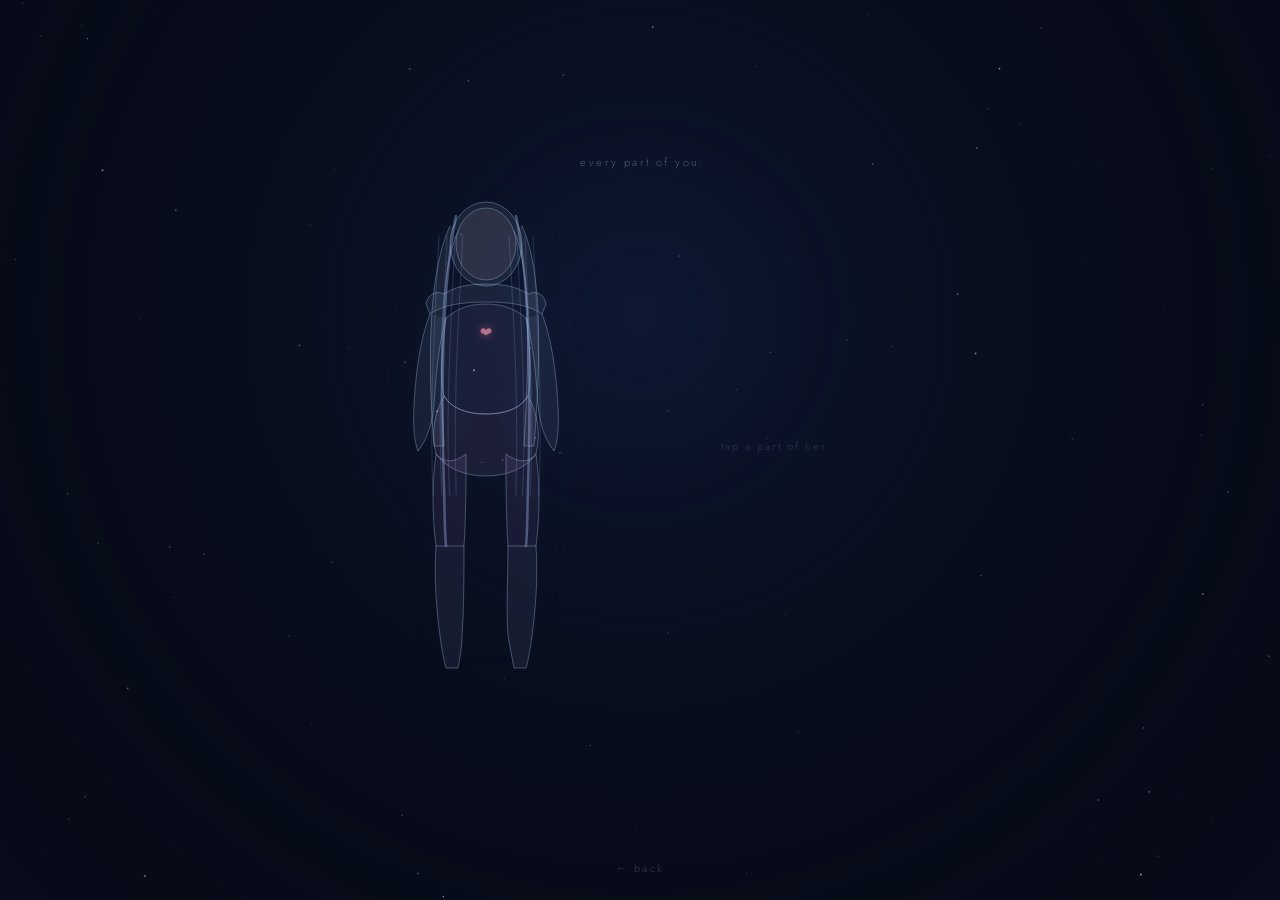
==== body.html @ f6bdf8bf "Rename body (1).html to body.html" ====
<!DOCTYPE html>
<html lang="en">
<head>
  <meta charset="UTF-8" />
  <meta name="viewport" content="width=device-width, initial-scale=1.0" />
  <title>For my princess</title>
  <link rel="preconnect" href="https://fonts.googleapis.com" />
  <link rel="preconnect" href="https://fonts.gstatic.com" crossorigin />
  <link href="https://fonts.googleapis.com/css2?family=Cormorant+Garamond:ital,wght@0,300;0,400;1,300;1,400&family=Jost:wght@300;400&display=swap" rel="stylesheet" />
</head>
<body>

<canvas id="sky"></canvas>
<canvas id="fx"></canvas>

<!-- floating glow label -->
<div id="glow-label"></div>

<div id="stage">
  <p id="page-title">every part of you</p>
  <div id="main">
    <canvas id="figure" width="220" height="520"></canvas>
    <div id="message-wrap">
      <div id="message-hint"><p>tap a part of her</p></div>
      <div id="message-box" class="hidden">
        <p id="message-label"></p>
        <p id="message-text"></p>
        <p id="message-second"></p>
      </div>
    </div>
  </div>
  <a href="index.html" id="back-link">← back</a>
</div>

<style>
*, *::before, *::after { box-sizing: border-box; margin: 0; padding: 0; }
html, body { height: 100%; width: 100%; background: #080c1a; font-family: 'Jost', sans-serif; overflow: hidden; }

canvas#sky, canvas#fx { position: fixed; inset: 0; width: 100%; height: 100%; pointer-events: none; z-index: 0; }
canvas#fx { z-index: 2; }

#glow-label {
  position: fixed;
  z-index: 10;
  font-family: 'Jost', sans-serif;
  font-weight: 300;
  font-size: 10px;
  letter-spacing: 0.22em;
  text-transform: lowercase;
  color: rgba(220, 235, 255, 0.9);
  text-shadow: 0 0 12px rgba(160,200,255,0.8), 0 0 24px rgba(140,180,255,0.5);
  pointer-events: none;
  opacity: 0;
  transform: translateY(0px);
  transition: opacity 0.3s ease, transform 0.3s ease;
  white-space: nowrap;
}
#glow-label.show {
  opacity: 1;
  transform: translateY(-6px);
}
#glow-label.hide {
  opacity: 0;
  transform: translateY(-14px);
}

#stage { position: relative; z-index: 3; display: flex; flex-direction: column; align-items: center; justify-content: center; min-height: 100vh; padding: 24px 24px 64px; gap: 16px; }
#page-title { font-weight: 300; font-size: 11px; letter-spacing: 0.22em; text-transform: lowercase; color: rgba(180, 200, 235, 0.4); }
#main { display: flex; align-items: center; justify-content: center; gap: 48px; flex-wrap: wrap; }
#figure { cursor: pointer; filter: drop-shadow(0 0 24px rgba(140,180,255,0.12)); transition: filter 0.4s ease; }

#message-wrap { width: 260px; min-height: 160px; display: flex; align-items: center; justify-content: center; }
#message-hint p { font-weight: 300; font-size: 11px; letter-spacing: 0.18em; text-transform: lowercase; color: rgba(160, 185, 230, 0.22); }
#message-box { display: flex; flex-direction: column; gap: 14px; text-align: center; }
#message-box.hidden { display: none; }

#message-label { font-weight: 300; font-size: 10px; letter-spacing: 0.24em; text-transform: uppercase; color: rgba(180, 200, 235, 0.38); }

#message-text {
  font-family: 'Cormorant Garamond', serif;
  font-weight: 300; font-style: italic;
  font-size: clamp(17px, 3.2vw, 22px);
  line-height: 1.75; color: #dde8ff;
  text-shadow: 0 0 30px rgba(140,180,255,0.18);
  letter-spacing: 0.01em; min-height: 55px;
}

#message-second {
  font-family: 'Jost', sans-serif;
  font-weight: 300; font-size: 11px;
  letter-spacing: 0.16em; text-transform: lowercase;
  color: rgba(180, 205, 255, 0.38);
  min-height: 14px;
  opacity: 0;
  transition: opacity 1.4s ease;
}
#message-second.show { opacity: 1; }

#back-link { position: fixed; bottom: 24px; left: 50%; transform: translateX(-50%); font-weight: 300; font-size: 11px; letter-spacing: 0.2em; text-transform: lowercase; color: rgba(160, 185, 230, 0.28); text-decoration: none; transition: color 0.2s; }
#back-link:hover { color: rgba(180, 210, 255, 0.6); }

@media (max-width: 540px) { #main { flex-direction: column; gap: 20px; } #message-wrap { width: 90vw; min-height: 100px; } }
</style>

<script>
// ============================================================
// ✏️  JOUW TEKST — alleen dit aanpassen
// text      = het hoofdbericht
// whisper   = het tweede subtiele bericht ("what I wish you knew")
// ============================================================
const parts = {
  hair: {
    label: "her hair",
    text: "That long black hair is the first thing I noticed. The way it moves, the way it falls — I could watch it forever.",
    whisper: "she doesn't know how often I think about it"
  },
  face: {
    label: "her face",
    text: "She has no idea how beautiful she is. That is part of what makes her so beautiful.",
    whisper: "I could look at her forever and never get tired"
  },
  shoulders: {
    label: "her shoulders",
    text: "She carries herself with a quiet grace that takes my breath away every single time.",
    whisper: "she holds so much and never complains"
  },
  arms: {
    label: "her arms",
    text: "I love her arms more than she knows. Soft, warm, and perfect — especially when they are around me.",
    whisper: "being held by her feels like home"
  },
  waist: {
    label: "her waist",
    text: "The way her body curves is something I find myself thinking about more than I probably should.",
    whisper: "she was made so beautifully"
  },
  hips: {
    label: "her hips",
    text: "She was made beautifully. Every curve of her is exactly right, even if she cannot see it yet.",
    whisper: "I wish she saw herself the way I do"
  },
  thighs: {
    label: "her thighs",
    text: "I love her thighs. I love them so much. They are one of my favourite things about her and I mean that with my whole heart.",
    whisper: "she should never be insecure about them. ever."
  },
  legs: {
    label: "her legs",
    text: "She walks and I forget what I was thinking about. It is that simple.",
    whisper: "everything about her moves me"
  },
};
// ============================================================

// ── Glow label ───────────────────────────────────────────────
const glowLabel = document.getElementById('glow-label');
let labelTimer = null;

function showGlowLabel(text, screenX, screenY) {
  clearTimeout(labelTimer);
  glowLabel.textContent = text;
  glowLabel.style.left = screenX + 'px';
  glowLabel.style.top  = (screenY - 32) + 'px';
  glowLabel.style.transform = 'translate(-50%, 0) translateY(0px)';
  glowLabel.classList.remove('hide');
  glowLabel.classList.add('show');
  labelTimer = setTimeout(() => {
    glowLabel.classList.remove('show');
    glowLabel.classList.add('hide');
  }, 1800);
}

// ── Particle system ──────────────────────────────────────────
const fxCanvas = document.getElementById('fx');
const fxCtx = fxCanvas.getContext('2d');
let particles = [];
let fxFrame = null;

function resizeFx() { fxCanvas.width = window.innerWidth; fxCanvas.height = window.innerHeight; }
resizeFx();
window.addEventListener('resize', resizeFx);

function spawnParticles(wx, wy, type) {
  const configs = {
    hair:      { color: '200,220,255', count: 30, spread: 0.8, rise: 2.2 },
    face:      { color: '255,200,230', count: 18, spread: 0.6, rise: 1.8 },
    shoulders: { color: '180,210,255', count: 20, spread: 1.0, rise: 1.5 },
    arms:      { color: '160,200,255', count: 22, spread: 0.9, rise: 1.6 },
    waist:     { color: '200,180,255', count: 20, spread: 0.8, rise: 1.4 },
    hips:      { color: '220,180,255', count: 24, spread: 1.1, rise: 1.4 },
    thighs:    { color: '210,170,255', count: 28, spread: 1.0, rise: 1.3 },
    legs:      { color: '180,200,255', count: 20, spread: 0.9, rise: 1.5 },
  };
  const cfg = configs[type] || { color: '180,210,255', count: 20, spread: 0.8, rise: 1.5 };
  for (let i = 0; i < cfg.count; i++) {
    const angle = Math.random() * Math.PI * 2;
    const speed = (Math.random() * 1.5 + 0.4) * cfg.spread;
    particles.push({ x: wx, y: wy, vx: Math.cos(angle) * speed, vy: Math.sin(angle) * speed - cfg.rise, r: Math.random() * 2 + 0.5, life: 1, decay: Math.random() * 0.014 + 0.006, color: cfg.color });
  }
  if (type === 'hair') {
    for (let i = 0; i < 18; i++) {
      particles.push({ x: wx + (Math.random() - 0.5) * 40, y: wy - 20, vx: (Math.random() - 0.5) * 0.6, vy: Math.random() * 1.5 + 0.5, r: Math.random() * 1.2 + 0.3, life: 1, decay: Math.random() * 0.01 + 0.004, color: '160,180,220' });
    }
  }
  if (!fxFrame) animFx();
}

function animFx() {
  fxCtx.clearRect(0, 0, fxCanvas.width, fxCanvas.height);
  particles = particles.filter(p => p.life > 0);
  for (const p of particles) {
    fxCtx.beginPath(); fxCtx.arc(p.x, p.y, p.r, 0, Math.PI * 2);
    fxCtx.fillStyle = `rgba(${p.color}, ${p.life * 0.8})`; fxCtx.fill();
    p.x += p.vx; p.y += p.vy; p.vy += 0.03; p.life -= p.decay;
  }
  if (particles.length > 0) fxFrame = requestAnimationFrame(animFx);
  else fxFrame = null;
}

// ── Figure canvas ────────────────────────────────────────────
const fig = document.getElementById('figure');
const ctx = fig.getContext('2d');
const W = fig.width, H = fig.height;
const zones = [];
let hoveredZone = null;
let activeZone = null;
let glowAnim = 0;
let glowDir = 1;
let heartT = 0;

function buildZones() {
  zones.length = 0;

  const hair = new Path2D();
  hair.ellipse(110, 58, 36, 42, 0, 0, Math.PI * 2);
  hair.moveTo(74, 40); hair.bezierCurveTo(55, 80, 50, 160, 58, 260); hair.lineTo(68, 260); hair.bezierCurveTo(62, 160, 66, 80, 82, 45);
  hair.moveTo(146, 40); hair.bezierCurveTo(165, 80, 166, 160, 158, 260); hair.lineTo(148, 260); hair.bezierCurveTo(154, 160, 154, 80, 138, 45);
  zones.push({ key: 'hair', path: hair, glow: '200,220,255' });

  const face = new Path2D();
  face.ellipse(110, 58, 30, 36, 0, 0, Math.PI * 2);
  zones.push({ key: 'face', path: face, glow: '255,200,230' });

  const shoulders = new Path2D();
  shoulders.moveTo(68, 108); shoulders.bezierCurveTo(60, 104, 52, 108, 50, 118); shoulders.lineTo(54, 128);
  shoulders.bezierCurveTo(66, 120, 82, 116, 110, 116); shoulders.bezierCurveTo(138, 116, 154, 120, 166, 128); shoulders.lineTo(170, 118);
  shoulders.bezierCurveTo(168, 108, 160, 104, 152, 108); shoulders.bezierCurveTo(140, 100, 126, 98, 110, 98); shoulders.bezierCurveTo(94, 98, 80, 100, 68, 108);
  zones.push({ key: 'shoulders', path: shoulders, glow: '180,210,255' });

  const lArm = new Path2D();
  lArm.moveTo(54, 128); lArm.bezierCurveTo(46, 148, 40, 180, 38, 220); lArm.bezierCurveTo(37, 240, 38, 255, 42, 265);
  lArm.bezierCurveTo(50, 255, 56, 240, 58, 220); lArm.bezierCurveTo(60, 185, 64, 152, 70, 132);
  zones.push({ key: 'arms', path: lArm, glow: '160,200,255' });

  const rArm = new Path2D();
  rArm.moveTo(166, 128); rArm.bezierCurveTo(174, 148, 180, 180, 182, 220); rArm.bezierCurveTo(183, 240, 182, 255, 178, 265);
  rArm.bezierCurveTo(170, 255, 164, 240, 162, 220); rArm.bezierCurveTo(160, 185, 156, 152, 150, 132);
  zones.push({ key: 'arms', path: rArm, glow: '160,200,255' });

  const waist = new Path2D();
  waist.moveTo(70, 132); waist.bezierCurveTo(66, 160, 64, 190, 68, 210); waist.bezierCurveTo(75, 222, 90, 228, 110, 228);
  waist.bezierCurveTo(130, 228, 145, 222, 152, 210); waist.bezierCurveTo(156, 190, 154, 160, 150, 132);
  waist.bezierCurveTo(138, 122, 126, 118, 110, 118); waist.bezierCurveTo(94, 118, 82, 122, 70, 132);
  zones.push({ key: 'waist', path: waist, glow: '200,180,255' });

  const hips = new Path2D();
  hips.moveTo(68, 210); hips.bezierCurveTo(58, 228, 55, 248, 60, 268); hips.bezierCurveTo(70, 282, 88, 290, 110, 290);
  hips.bezierCurveTo(132, 290, 150, 282, 160, 268); hips.bezierCurveTo(165, 248, 162, 228, 152, 210);
  hips.bezierCurveTo(145, 222, 130, 228, 110, 228); hips.bezierCurveTo(90, 228, 75, 222, 68, 210);
  zones.push({ key: 'hips', path: hips, glow: '220,180,255' });

  const lThigh = new Path2D();
  lThigh.moveTo(60, 268); lThigh.bezierCurveTo(56, 295, 56, 330, 60, 360); lThigh.lineTo(88, 360);
  lThigh.bezierCurveTo(90, 330, 90, 295, 90, 268); lThigh.bezierCurveTo(80, 276, 68, 278, 60, 268);
  zones.push({ key: 'thighs', path: lThigh, glow: '210,170,255' });

  const rThigh = new Path2D();
  rThigh.moveTo(160, 268); rThigh.bezierCurveTo(164, 295, 164, 330, 160, 360); rThigh.lineTo(132, 360);
  rThigh.bezierCurveTo(130, 330, 130, 295, 130, 268); rThigh.bezierCurveTo(140, 276, 152, 278, 160, 268);
  zones.push({ key: 'thighs', path: rThigh, glow: '210,170,255' });

  const lLeg = new Path2D();
  lLeg.moveTo(60, 360); lLeg.bezierCurveTo(58, 390, 60, 420, 64, 450); lLeg.bezierCurveTo(66, 465, 68, 475, 70, 482);
  lLeg.lineTo(82, 482); lLeg.bezierCurveTo(84, 472, 86, 460, 86, 450); lLeg.bezierCurveTo(88, 420, 88, 390, 88, 360);
  zones.push({ key: 'legs', path: lLeg, glow: '180,200,255' });

  const rLeg = new Path2D();
  rLeg.moveTo(160, 360); rLeg.bezierCurveTo(162, 390, 160, 420, 156, 450); rLeg.bezierCurveTo(154, 465, 152, 475, 150, 482);
  rLeg.lineTo(138, 482); rLeg.bezierCurveTo(136, 472, 134, 460, 132, 450); rLeg.bezierCurveTo(130, 420, 132, 390, 132, 360);
  zones.push({ key: 'legs', path: rLeg, glow: '180,200,255' });
}

// ── Draw heart ───────────────────────────────────────────────
function drawHeart(cx, cy, size, alpha) {
  ctx.save();
  ctx.globalAlpha = alpha;
  ctx.fillStyle = 'rgba(255,160,180,1)';
  ctx.shadowColor = 'rgba(255,120,160,0.8)';
  ctx.shadowBlur = 8;
  ctx.beginPath();
  ctx.moveTo(cx, cy + size * 0.3);
  ctx.bezierCurveTo(cx, cy, cx - size, cy, cx - size, cy - size * 0.5);
  ctx.bezierCurveTo(cx - size, cy - size * 1.2, cx, cy - size * 1.2, cx, cy - size * 0.5);
  ctx.bezierCurveTo(cx, cy - size * 1.2, cx + size, cy - size * 1.2, cx + size, cy - size * 0.5);
  ctx.bezierCurveTo(cx + size, cy, cx, cy, cx, cy + size * 0.3);
  ctx.fill();
  ctx.restore();
}

function drawFigure() {
  ctx.clearRect(0, 0, W, H);
  heartT += 0.04;

  if (activeZone) {
    glowAnim += 0.04 * glowDir;
    if (glowAnim > 1) { glowAnim = 1; glowDir = -1; }
    if (glowAnim < 0.3) { glowAnim = 0.3; glowDir = 1; }
  }

  // hair wave
  const hairT_local = heartT * 0.45;
  const hairWave  = Math.sin(hairT_local) * 3;
  const hairWave2 = Math.sin(hairT_local * 0.7 + 1) * 2;
  const isHairActive = activeZone === 'hair';
  const isHairHover  = hoveredZone === 'hair';

  const drawHairStrand = (x0, cp1x, cp1y, cp2x, cp2y, x1, y1, cp3x, cp3y, x2, y2) => {
    ctx.beginPath();
    ctx.moveTo(x0, 30);
    ctx.bezierCurveTo(cp1x, cp1y, cp2x, cp2y, x1, y1);
    ctx.bezierCurveTo(cp3x, cp3y, x2, y2, x2, y2);
    ctx.strokeStyle = isHairActive ? `rgba(200,220,255,${0.55 + glowAnim * 0.3})` : isHairHover ? 'rgba(200,220,255,0.5)' : 'rgba(160,190,240,0.38)';
    ctx.lineWidth = isHairActive ? 3.5 : 2.5;
    ctx.lineCap = 'round';
    if (isHairActive) { ctx.shadowColor = 'rgba(200,220,255,0.8)'; ctx.shadowBlur = 16; }
    ctx.stroke();
    ctx.shadowBlur = 0;
  };

  ctx.beginPath();
  ctx.moveTo(80, 30);
  ctx.bezierCurveTo(68 + hairWave, 80, 62 + hairWave2, 160, 66 + hairWave, 290);
  ctx.bezierCurveTo(67 + hairWave2, 320, 68, 340, 70, 360);
  ctx.strokeStyle = isHairActive ? `rgba(200,220,255,${0.55 + glowAnim * 0.3})` : isHairHover ? 'rgba(200,220,255,0.5)' : 'rgba(160,190,240,0.38)';
  ctx.lineWidth = isHairActive ? 3.5 : 2.5; ctx.lineCap = 'round';
  if (isHairActive) { ctx.shadowColor = 'rgba(200,220,255,0.8)'; ctx.shadowBlur = 16; }
  ctx.stroke(); ctx.shadowBlur = 0;

  ctx.beginPath();
  ctx.moveTo(140, 30);
  ctx.bezierCurveTo(152 - hairWave, 80, 158 - hairWave2, 160, 154 - hairWave, 290);
  ctx.bezierCurveTo(153 - hairWave2, 320, 152, 340, 150, 360);
  ctx.strokeStyle = isHairActive ? `rgba(200,220,255,${0.55 + glowAnim * 0.3})` : isHairHover ? 'rgba(200,220,255,0.5)' : 'rgba(160,190,240,0.38)';
  ctx.lineWidth = isHairActive ? 3.5 : 2.5;
  if (isHairActive) { ctx.shadowColor = 'rgba(200,220,255,0.8)'; ctx.shadowBlur = 16; }
  ctx.stroke(); ctx.shadowBlur = 0;

  for (let s = 0; s < 4; s++) {
    const ox = (s - 1.5) * 8;
    const wave = Math.sin(hairT_local + s * 0.8) * 2;
    ctx.beginPath(); ctx.moveTo(75 + ox, 50); ctx.bezierCurveTo(70 + ox + wave, 130, 65 + ox, 220, 68 + ox + wave, 310);
    ctx.strokeStyle = `rgba(140,170,220,${isHairActive ? 0.28 + glowAnim * 0.15 : 0.18})`; ctx.lineWidth = 1.2; ctx.stroke();
    ctx.beginPath(); ctx.moveTo(145 - ox, 50); ctx.bezierCurveTo(150 - ox - wave, 130, 155 - ox, 220, 152 - ox - wave, 310);
    ctx.strokeStyle = `rgba(140,170,220,${isHairActive ? 0.28 + glowAnim * 0.15 : 0.18})`; ctx.lineWidth = 1.2; ctx.stroke();
  }

  // body zones
  const strokeBase = 'rgba(180,210,255,0.32)';
  for (const z of zones) {
    const isActive = activeZone === z.key;
    const isHover  = hoveredZone === z.key;
    const alpha    = isActive ? 0.18 + glowAnim * 0.12 : isHover ? 0.14 : 0.08;
    if (isActive) { ctx.shadowColor = `rgba(${z.glow},0.7)`; ctx.shadowBlur = 20 + glowAnim * 12; }
    ctx.fillStyle = `rgba(${z.glow},${alpha})`; ctx.fill(z.path);
    ctx.strokeStyle = isActive ? `rgba(${z.glow},${0.6 + glowAnim * 0.3})` : isHover ? `rgba(${z.glow},0.5)` : strokeBase;
    ctx.lineWidth = isActive ? 1.8 : 1; ctx.stroke(z.path);
    ctx.shadowBlur = 0;
  }

  // ── Pulsing heart on chest ───────────────────────────────
  const heartBeat = Math.sin(heartT * 2.2);
  const heartBeat2 = Math.sin(heartT * 2.2 * 2);
  // double beat: lub-dub
  const pulse = heartBeat > 0.6 ? 1 + heartBeat * 0.18 : heartBeat2 > 0.8 ? 1 + heartBeat2 * 0.10 : 1;
  const heartSize = 5.5 * pulse;
  const heartAlpha = 0.55 + Math.max(0, heartBeat) * 0.3;
  drawHeart(110, 148, heartSize, heartAlpha);

  requestAnimationFrame(drawFigure);
}

// ── Hit testing ──────────────────────────────────────────────
function getPos(e) {
  const rect = fig.getBoundingClientRect();
  const scaleX = W / rect.width, scaleY = H / rect.height;
  const clientX = e.touches ? e.touches[0].clientX : e.clientX;
  const clientY = e.touches ? e.touches[0].clientY : e.clientY;
  return { x: (clientX - rect.left) * scaleX, y: (clientY - rect.top) * scaleY, screenX: clientX, screenY: clientY };
}

function hitTest(x, y) {
  for (let i = zones.length - 1; i >= 0; i--) {
    if (ctx.isPointInPath(zones[i].path, x, y)) return zones[i];
  }
  return null;
}

fig.addEventListener('mousemove', e => {
  const { x, y } = getPos(e);
  const z = hitTest(x, y);
  hoveredZone = z ? z.key : null;
  fig.style.cursor = z ? 'pointer' : 'default';
});
fig.addEventListener('mouseleave', () => { hoveredZone = null; });

// ── Typewriter ───────────────────────────────────────────────
let typing = false;
async function typeText(el, text, speed = 32) {
  el.textContent = ''; typing = true;
  for (const ch of text) {
    if (!typing) break;
    el.textContent += ch;
    await new Promise(r => setTimeout(r, speed + Math.random() * 16 - 8));
  }
  typing = false;
}

// ── Click / tap handler ──────────────────────────────────────
const hint      = document.getElementById('message-hint');
const box       = document.getElementById('message-box');
const labelEl   = document.getElementById('message-label');
const msgText   = document.getElementById('message-text');
const msgSecond = document.getElementById('message-second');

function showPart(key, wx, wy, screenX, screenY) {
  const data = parts[key];
  if (!data) return;

  activeZone = key; glowAnim = 0.3; glowDir = 1;

  // particles
  const rect = fig.getBoundingClientRect();
  spawnParticles(rect.left + wx * (rect.width / W), rect.top + wy * (rect.height / H), key);

  // glow label above tap point
  showGlowLabel(data.label, screenX, screenY);

  hint.style.opacity = '0';
  box.classList.add('hidden');
  msgSecond.classList.remove('show');
  typing = false;

  setTimeout(() => {
    labelEl.textContent = data.label;
    msgText.textContent = '';
    msgSecond.textContent = '';
    box.classList.remove('hidden');
    typeText(msgText, data.text, 34).then(() => {
      // whisper appears after main text finishes
      if (data.whisper) {
        setTimeout(() => {
          msgSecond.textContent = data.whisper;
          msgSecond.classList.add('show');
        }, 600);
      }
    });
  }, 150);
}

fig.addEventListener('click', e => {
  const { x, y, screenX, screenY } = getPos(e);
  const z = hitTest(x, y);
  if (z) showPart(z.key, x, y, screenX, screenY);
});
fig.addEventListener('touchend', e => {
  e.preventDefault();
  const { x, y, screenX, screenY } = getPos(e);
  const z = hitTest(x, y);
  if (z) showPart(z.key, x, y, screenX, screenY);
}, { passive: false });

// ── Stars ────────────────────────────────────────────────────
(function() {
  const canvas = document.getElementById('sky');
  const ctx2 = canvas.getContext('2d');
  let stars = [];
  function resize() {
    canvas.width = window.innerWidth; canvas.height = window.innerHeight; stars = [];
    const count = Math.floor((canvas.width * canvas.height) / 8000);
    for (let i = 0; i < count; i++) stars.push({ x: Math.random() * canvas.width, y: Math.random() * canvas.height, r: Math.random() * 0.9 + 0.2, a: Math.random() * 0.55 + 0.1, speed: Math.random() * 0.004 + 0.001, phase: Math.random() * Math.PI * 2 });
  }
  let t = 0;
  function draw() {
    ctx2.clearRect(0, 0, canvas.width, canvas.height);
    const grad = ctx2.createRadialGradient(canvas.width * 0.5, canvas.height * 0.35, 0, canvas.width * 0.5, canvas.height * 0.35, canvas.width * 0.65);
    grad.addColorStop(0, 'rgba(20, 35, 72, 0.55)'); grad.addColorStop(1, 'rgba(0,0,0,0)');
    ctx2.fillStyle = grad; ctx2.fillRect(0, 0, canvas.width, canvas.height);
    for (const s of stars) {
      const alpha = s.a * (0.6 + 0.4 * Math.sin(t * s.speed * 60 + s.phase));
      ctx2.beginPath(); ctx2.arc(s.x, s.y, s.r, 0, Math.PI * 2);
      ctx2.fillStyle = `rgba(200, 220, 255, ${alpha})`; ctx2.fill();
    }
    t += 0.016; requestAnimationFrame(draw);
  }
  window.addEventListener('resize', resize); resize(); draw();
})();

buildZones();
drawFigure();
</script>
</body>
</html>
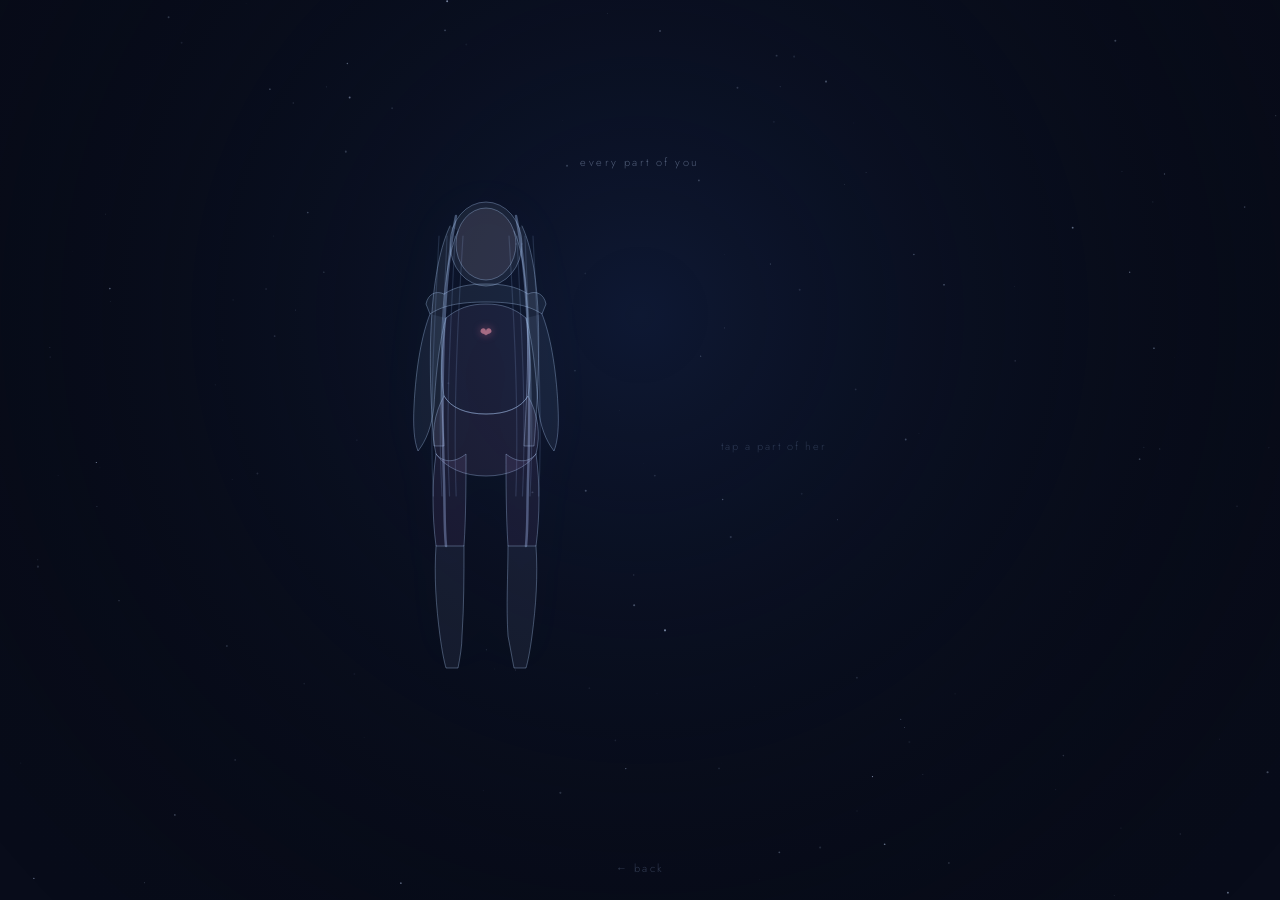
==== commit d5a530dc: "Update body.html" ====
--- a/body.html
+++ b/body.html
@@ -103,36 +103,32 @@
 </style>
 
 <script>
-// ============================================================
-// ✏️  JOUW TEKST — alleen dit aanpassen
-// text      = het hoofdbericht
-// whisper   = het tweede subtiele bericht ("what I wish you knew")
-// ============================================================
+
 const parts = {
   hair: {
     label: "her hair",
-    text: "That long black hair is the first thing I noticed. The way it moves, the way it falls — I could watch it forever.",
+    text: "That long black hair is the first thing I noticed. Je bent zo elegant en divine princess. Every single second I miss the time I had my fingers running through your hair",
     whisper: "she doesn't know how often I think about it"
   },
   face: {
     label: "her face",
-    text: "She has no idea how beautiful she is. That is part of what makes her so beautiful.",
+    text: "You have no idea how beautiful you are. That is part of what makes you so beautiful.",
     whisper: "I could look at her forever and never get tired"
   },
   shoulders: {
     label: "her shoulders",
-    text: "She carries herself with a quiet grace that takes my breath away every single time.",
+    text: "Je hebt het de afgelopen jaren zo zwaar gehad, en toch loop je met een rechte rug door. You are so strong my baby, I love kissing your shoulders",
     whisper: "she holds so much and never complains"
   },
   arms: {
     label: "her arms",
-    text: "I love her arms more than she knows. Soft, warm, and perfect — especially when they are around me.",
+    text: "I love her arms more than she knows. Soft, warm, and perfect... al helemaal wanneer ze mij vasthouden.",
     whisper: "being held by her feels like home"
   },
   waist: {
     label: "her waist",
     text: "The way her body curves is something I find myself thinking about more than I probably should.",
-    whisper: "she was made so beautifully"
+    whisper: "She was sculpted by god himself. No other explanation possible."
   },
   hips: {
     label: "her hips",
@@ -142,7 +138,7 @@
   thighs: {
     label: "her thighs",
     text: "I love her thighs. I love them so much. They are one of my favourite things about her and I mean that with my whole heart.",
-    whisper: "she should never be insecure about them. ever."
+    whisper: "she should never be doubtuful about them. ever."
   },
   legs: {
     label: "her legs",
@@ -150,7 +146,6 @@
     whisper: "everything about her moves me"
   },
 };
-// ============================================================
 
 // ── Glow label ───────────────────────────────────────────────
 const glowLabel = document.getElementById('glow-label');
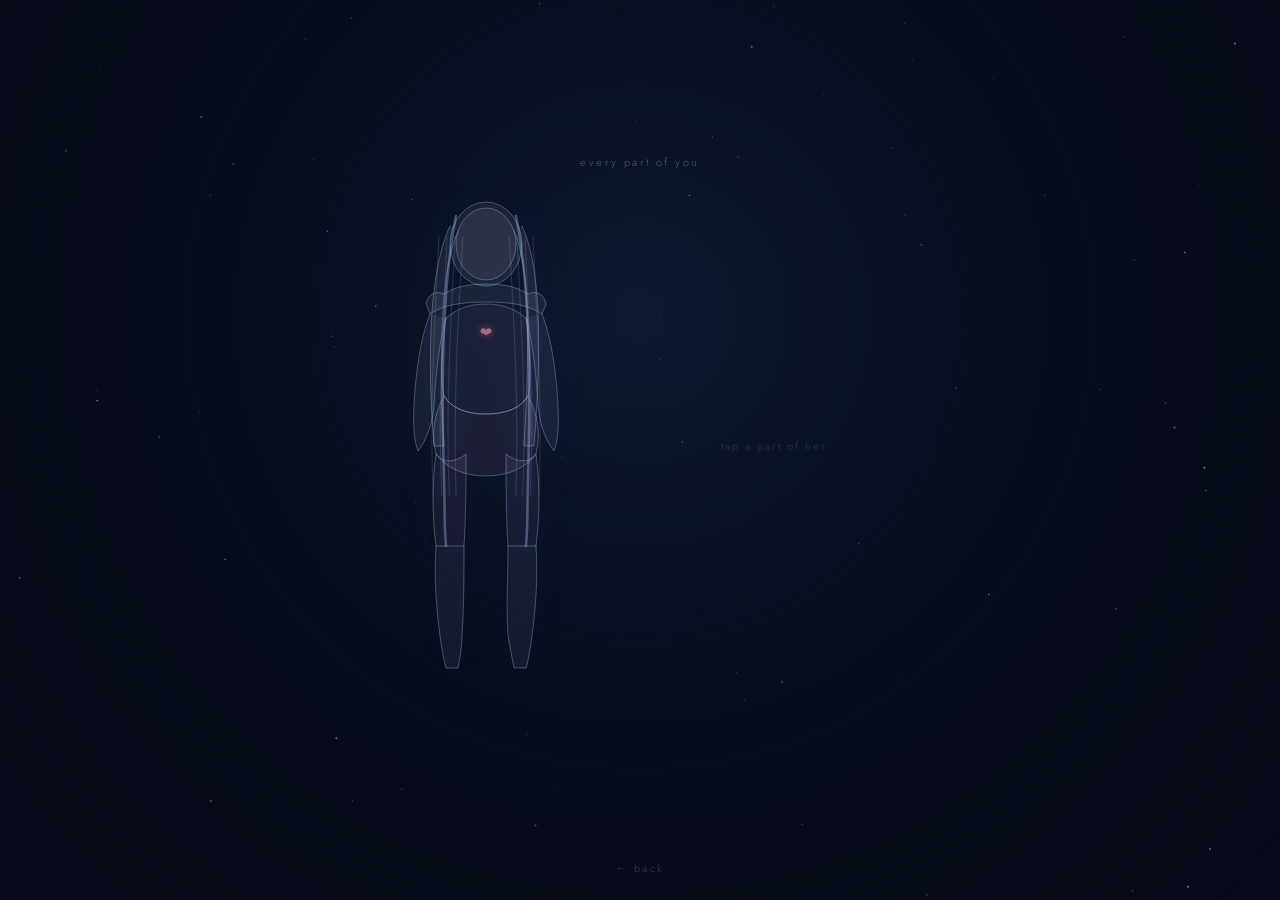
==== commit bbfee05f: "Update viewport meta tag and CSS styles" ====
--- a/body.html
+++ b/body.html
@@ -2,7 +2,7 @@
 <html lang="en">
 <head>
   <meta charset="UTF-8" />
-  <meta name="viewport" content="width=device-width, initial-scale=1.0" />
+  <meta name="viewport" content="width=device-width, initial-scale=1.0, maximum-scale=1.0, user-scalable=no" />
   <title>For my princess</title>
   <link rel="preconnect" href="https://fonts.googleapis.com" />
   <link rel="preconnect" href="https://fonts.gstatic.com" crossorigin />
@@ -13,7 +13,6 @@
 <canvas id="sky"></canvas>
 <canvas id="fx"></canvas>
 
-<!-- floating glow label -->
 <div id="glow-label"></div>
 
 <div id="stage">
@@ -55,19 +54,31 @@
   transition: opacity 0.3s ease, transform 0.3s ease;
   white-space: nowrap;
 }
-#glow-label.show {
-  opacity: 1;
-  transform: translateY(-6px);
-}
-#glow-label.hide {
-  opacity: 0;
-  transform: translateY(-14px);
-}
-
-#stage { position: relative; z-index: 3; display: flex; flex-direction: column; align-items: center; justify-content: center; min-height: 100vh; padding: 24px 24px 64px; gap: 16px; }
+#glow-label.show { opacity: 1; transform: translateY(-6px); }
+#glow-label.hide { opacity: 0; transform: translateY(-14px); }
+
+#stage {
+  position: relative; z-index: 3;
+  display: flex; flex-direction: column; align-items: center; justify-content: center;
+  min-height: 100vh; padding: 24px 24px 64px; gap: 16px;
+}
 #page-title { font-weight: 300; font-size: 11px; letter-spacing: 0.22em; text-transform: lowercase; color: rgba(180, 200, 235, 0.4); }
 #main { display: flex; align-items: center; justify-content: center; gap: 48px; flex-wrap: wrap; }
-#figure { cursor: pointer; filter: drop-shadow(0 0 24px rgba(140,180,255,0.12)); transition: filter 0.4s ease; }
+
+#figure {
+  cursor: pointer;
+  filter: drop-shadow(0 0 24px rgba(140,180,255,0.12));
+  transition: filter 0.4s ease;
+  /* Fix for mobile: prevent text selection and touch callout */
+  touch-action: manipulation;
+  -webkit-tap-highlight-color: transparent;
+  -webkit-touch-callout: none;
+  -webkit-user-select: none;
+  user-select: none;
+  /* Make figure responsive on small screens */
+  max-width: 45vw;
+  height: auto;
+}
 
 #message-wrap { width: 260px; min-height: 160px; display: flex; align-items: center; justify-content: center; }
 #message-hint p { font-weight: 300; font-size: 11px; letter-spacing: 0.18em; text-transform: lowercase; color: rgba(160, 185, 230, 0.22); }
@@ -99,7 +110,17 @@
 #back-link { position: fixed; bottom: 24px; left: 50%; transform: translateX(-50%); font-weight: 300; font-size: 11px; letter-spacing: 0.2em; text-transform: lowercase; color: rgba(160, 185, 230, 0.28); text-decoration: none; transition: color 0.2s; }
 #back-link:hover { color: rgba(180, 210, 255, 0.6); }
 
-@media (max-width: 540px) { #main { flex-direction: column; gap: 20px; } #message-wrap { width: 90vw; min-height: 100px; } }
+@media (max-width: 540px) {
+  #main { flex-direction: column; gap: 20px; }
+  #message-wrap { width: 90vw; min-height: 100px; }
+  #figure { max-width: 55vw; }
+  #message-text { font-size: clamp(15px, 4.5vw, 20px); }
+}
+
+@media (max-height: 700px) {
+  #stage { justify-content: flex-start; padding-top: 16px; }
+  #figure { max-width: 38vw; }
+}
 </style>
 
 <script>
@@ -312,6 +333,409 @@
     if (glowAnim < 0.3) { glowAnim = 0.3; glowDir = 1; }
   }
 
+  const hairT_local = heartT * 0.45;
+  const hairWave  = Math.sin(hairT_local) * 3;
+  const hairWave2 = Math.sin(hairT_local * 0.7 + 1) * 2;
+  const isHairActive = activeZone === 'hair';
+  const isHairHover  = hoveredZone === 'hair';
+
+  ctx.beginPath();
+  ctx.moveTo(80, 30);
+  ctx.bezierCurveTo(68 + hairWave, 80, 62 + hairWave2, 160, 66 + hairWave, 290);
+  ctx.bezierCurveTo(67 + hairWave2, 320, 68, 340, 70, 360);
+  ctx.strokeStyle = isHairActive ? `rgba(200,220,255,${0.55 + glowAnim * 0.3})` : isHairHover ? 'rgba(200,220,255,0.5)' : 'rgba(160,190,240,0.38)';
+  ctx.lineWidth = isHairActive ? 3.5 : 2.5; ctx.lineCap = 'round';
+  if (isHairActive) { ctx.shadowColor = 'rgba(200,220,255,0.8)'; ctx.shadowBlur = 16; }
+  ctx.stroke(); ctx.shadowBlur = 0;
+
+  ctx.beginPath();
+  ctx.moveTo(140, 30);
+  ctx.bezierCurveTo(152 - hairWave, 80, 158 - hairWave2, 160, 154 - hairWave, 290);
+  ctx.bezierCurveTo(153 - hairWave2, 320, 152, 340, 150, 360);
+  ctx.strokeStyle = isHairActive ? `rgba(200,220,255,${0.55 + glowAnim * 0.3})` : isHairHover ? 'rgba(200,220,255,0.5)' : 'rgba(160,190,240,0.38)';
+  ctx.lineWidth = isHairActive ? 3.5 : 2.5;
+  if (isHairActive) { ctx.shadowColor = 'rgba(200,220,255,0.8)'; ctx.shadowBlur = 16; }
+  ctx.stroke(); ctx.shadowBlur = 0;
+
+  for (let s = 0; s < 4; s++) {
+    const ox = (s - 1.5) * 8;
+    const wave = Math.sin(hairT_local + s * 0.8) * 2;
+    ctx.beginPath(); ctx.moveTo(75 + ox, 50); ctx.bezierCurveTo(70 + ox + wave, 130, 65 + ox, 220, 68 + ox + wave, 310);
+    ctx.strokeStyle = `rgba(140,170,220,${isHairActive ? 0.28 + glowAnim * 0.15 : 0.18})`; ctx.lineWidth = 1.2; ctx.stroke();
+    ctx.beginPath(); ctx.moveTo(145 - ox, 50); ctx.bezierCurveTo(150 - ox - wave, 130, 155 - ox, 220, 152 - ox - wave, 310);
+    ctx.strokeStyle = `rgba(140,170,220,${isHairActive ? 0.28 + glowAnim * 0.15 : 0.18})`; ctx.lineWidth = 1.2; ctx.stroke();
+  }
+
+  const strokeBase = 'rgba(180,210,255,0.32)';
+  for (const z of zones) {
+    const isActive = activeZone === z.key;
+    const isHover  = hoveredZone === z.key;
+    const alpha    = isActive ? 0.18 + glowAnim * 0.12 : isHover ? 0.14 : 0.08;
+    if (isActive) { ctx.shadowColor = `rgba(${z.glow},0.7)`; ctx.shadowBlur = 20 + glowAnim * 12; }
+    ctx.fillStyle = `rgba(${z.glow},${alpha})`; ctx.fill(z.path);
+    ctx.strokeStyle = isActive ? `rgba(${z.glow},${0.6 + glowAnim * 0.3})` : isHover ? `rgba(${z.glow},0.5)` : strokeBase;
+    ctx.lineWidth = isActive ? 1.8 : 1; ctx.stroke(z.path);
+    ctx.shadowBlur = 0;
+  }
+
+  const heartBeat = Math.sin(heartT * 2.2);
+  const heartBeat2 = Math.sin(heartT * 2.2 * 2);
+  const pulse = heartBeat > 0.6 ? 1 + heartBeat * 0.18 : heartBeat2 > 0.8 ? 1 + heartBeat2 * 0.10 : 1;
+  const heartSize = 5.5 * pulse;
+  const heartAlpha = 0.55 + Math.max(0, heartBeat) * 0.3;
+  drawHeart(110, 148, heartSize, heartAlpha);
+
+  requestAnimationFrame(drawFigure);
+}
+
+// ── Hit testing ──────────────────────────────────────────────
+function getPos(e) {
+  const rect = fig.getBoundingClientRect();
+  // Use fig.width / fig.height (internal canvas resolution) vs rendered size
+  const scaleX = fig.width / rect.width;
+  const scaleY = fig.height / rect.height;
+  const clientX = e.touches ? e.touches[0].clientX : e.clientX;
+  const clientY = e.touches ? e.touches[0].clientY : e.clientY;
+  return {
+    x: (clientX - rect.left) * scaleX,
+    y: (clientY - rect.top) * scaleY,
+    screenX: clientX,
+    screenY: clientY
+  };
+}
+
+function hitTest(x, y) {
+  for (let i = zones.length - 1; i >= 0; i--) {
+    if (ctx.isPointInPath(zones[i].path, x, y)) return zones[i];
+  }
+  return null;
+}
+
+fig.addEventListener('mousemove', e => {
+  const { x, y } = getPos(e);
+  const z = hitTest(x, y);
+  hoveredZone = z ? z.key : null;
+  fig.style.cursor = z ? 'pointer' : 'default';
+});
+fig.addEventListener('mouseleave', () => { hoveredZone = null; });
+
+// ── Typewriter ───────────────────────────────────────────────
+let typing = false;
+async function typeText(el, text, speed = 32) {
+  el.textContent = ''; typing = true;
+  for (const ch of text) {
+    if (!typing) break;
+    el.textContent += ch;
+    await new Promise(r => setTimeout(r, speed + Math.random() * 16 - 8));
+  }
+  typing = false;
+}
+
+// ── Click / tap handler ──────────────────────────────────────
+const hint      = document.getElementById('message-hint');
+const box       = document.getElementById('message-box');
+const labelEl   = document.getElementById('message-label');
+const msgText   = document.getElementById('message-text');
+const msgSecond = document.getElementById('message-second');
+
+function showPart(key, wx, wy, screenX, screenY) {
+  const data = parts[key];
+  if (!data) return;
+
+  activeZone = key; glowAnim = 0.3; glowDir = 1;
+
+  const rect = fig.getBoundingClientRect();
+  spawnParticles(rect.left + wx * (rect.width / fig.width), rect.top + wy * (rect.height / fig.height), key);
+
+  showGlowLabel(data.label, screenX, screenY);
+
+  hint.style.opacity = '0';
+  box.classList.add('hidden');
+  msgSecond.classList.remove('show');
+  typing = false;
+
+  setTimeout(() => {
+    labelEl.textContent = data.label;
+    msgText.textContent = '';
+    msgSecond.textContent = '';
+    box.classList.remove('hidden');
+    typeText(msgText, data.text, 34).then(() => {
+      if (data.whisper) {
+        setTimeout(() => {
+          msgSecond.textContent = data.whisper;
+          msgSecond.classList.add('show');
+        }, 600);
+      }
+    });
+  }, 150);
+}
+
+fig.addEventListener('click', e => {
+  const { x, y, screenX, screenY } = getPos(e);
+  const z = hitTest(x, y);
+  if (z) showPart(z.key, x, y, screenX, screenY);
+});
+
+fig.addEventListener('touchstart', e => {
+  e.preventDefault();
+}, { passive: false });
+
+fig.addEventListener('touchend', e => {
+  e.preventDefault();
+  // Use changedTouches for touchend (touches list is empty on touchend)
+  const touch = e.changedTouches[0];
+  const rect = fig.getBoundingClientRect();
+  const scaleX = fig.width / rect.width;
+  const scaleY = fig.height / rect.height;
+  const x = (touch.clientX - rect.left) * scaleX;
+  const y = (touch.clientY - rect.top) * scaleY;
+  const screenX = touch.clientX;
+  const screenY = touch.clientY;
+  const z = hitTest(x, y);
+  if (z) showPart(z.key, x, y, screenX, screenY);
+}, { passive: false });
+
+// ── Stars ────────────────────────────────────────────────────
+(function() {
+  const canvas = document.getElementById('sky');
+  const ctx2 = canvas.getContext('2d');
+  let stars = [];
+  function resize() {
+    canvas.width = window.innerWidth; canvas.height = window.innerHeight; stars = [];
+    const count = Math.floor((canvas.width * canvas.height) / 8000);
+    for (let i = 0; i < count; i++) stars.push({ x: Math.random() * canvas.width, y: Math.random() * canvas.height, r: Math.random() * 0.9 + 0.2, a: Math.random() * 0.55 + 0.1, speed: Math.random() * 0.004 + 0.001, phase: Math.random() * Math.PI * 2 });
+  }
+  let t = 0;
+  function draw() {
+    ctx2.clearRect(0, 0, canvas.width, canvas.height);
+    const grad = ctx2.createRadialGradient(canvas.width * 0.5, canvas.height * 0.35, 0, canvas.width * 0.5, canvas.height * 0.35, canvas.width * 0.65);
+    grad.addColorStop(0, 'rgba(20, 35, 72, 0.55)'); grad.addColorStop(1, 'rgba(0,0,0,0)');
+    ctx2.fillStyle = grad; ctx2.fillRect(0, 0, canvas.width, canvas.height);
+    for (const s of stars) {
+      const alpha = s.a * (0.6 + 0.4 * Math.sin(t * s.speed * 60 + s.phase));
+      ctx2.beginPath(); ctx2.arc(s.x, s.y, s.r, 0, Math.PI * 2);
+      ctx2.fillStyle = `rgba(200, 220, 255, ${alpha})`; ctx2.fill();
+    }
+    t += 0.016; requestAnimationFrame(draw);
+  }
+  window.addEventListener('resize', resize); resize(); draw();
+})();
+
+buildZones();
+drawFigure();
+</script>
+</body>
+</html>
+<script>
+
+const parts = {
+  hair: {
+    label: "her hair",
+    text: "That long black hair is the first thing I noticed. Je bent zo elegant en divine princess. Every single second I miss the time I had my fingers running through your hair",
+    whisper: "she doesn't know how often I think about it"
+  },
+  face: {
+    label: "her face",
+    text: "You have no idea how beautiful you are. That is part of what makes you so beautiful.",
+    whisper: "I could look at her forever and never get tired"
+  },
+  shoulders: {
+    label: "her shoulders",
+    text: "Je hebt het de afgelopen jaren zo zwaar gehad, en toch loop je met een rechte rug door. You are so strong my baby, I love kissing your shoulders",
+    whisper: "she holds so much and never complains"
+  },
+  arms: {
+    label: "her arms",
+    text: "I love her arms more than she knows. Soft, warm, and perfect... al helemaal wanneer ze mij vasthouden.",
+    whisper: "being held by her feels like home"
+  },
+  waist: {
+    label: "her waist",
+    text: "The way her body curves is something I find myself thinking about more than I probably should.",
+    whisper: "She was sculpted by god himself. No other explanation possible."
+  },
+  hips: {
+    label: "her hips",
+    text: "She was made beautifully. Every curve of her is exactly right, even if she cannot see it yet.",
+    whisper: "I wish she saw herself the way I do"
+  },
+  thighs: {
+    label: "her thighs",
+    text: "I love her thighs. I love them so much. They are one of my favourite things about her and I mean that with my whole heart.",
+    whisper: "she should never be doubtuful about them. ever."
+  },
+  legs: {
+    label: "her legs",
+    text: "She walks and I forget what I was thinking about. It is that simple.",
+    whisper: "everything about her moves me"
+  },
+};
+
+// ── Glow label ───────────────────────────────────────────────
+const glowLabel = document.getElementById('glow-label');
+let labelTimer = null;
+
+function showGlowLabel(text, screenX, screenY) {
+  clearTimeout(labelTimer);
+  glowLabel.textContent = text;
+  glowLabel.style.left = screenX + 'px';
+  glowLabel.style.top  = (screenY - 32) + 'px';
+  glowLabel.style.transform = 'translate(-50%, 0) translateY(0px)';
+  glowLabel.classList.remove('hide');
+  glowLabel.classList.add('show');
+  labelTimer = setTimeout(() => {
+    glowLabel.classList.remove('show');
+    glowLabel.classList.add('hide');
+  }, 1800);
+}
+
+// ── Particle system ──────────────────────────────────────────
+const fxCanvas = document.getElementById('fx');
+const fxCtx = fxCanvas.getContext('2d');
+let particles = [];
+let fxFrame = null;
+
+function resizeFx() { fxCanvas.width = window.innerWidth; fxCanvas.height = window.innerHeight; }
+resizeFx();
+window.addEventListener('resize', resizeFx);
+
+function spawnParticles(wx, wy, type) {
+  const configs = {
+    hair:      { color: '200,220,255', count: 30, spread: 0.8, rise: 2.2 },
+    face:      { color: '255,200,230', count: 18, spread: 0.6, rise: 1.8 },
+    shoulders: { color: '180,210,255', count: 20, spread: 1.0, rise: 1.5 },
+    arms:      { color: '160,200,255', count: 22, spread: 0.9, rise: 1.6 },
+    waist:     { color: '200,180,255', count: 20, spread: 0.8, rise: 1.4 },
+    hips:      { color: '220,180,255', count: 24, spread: 1.1, rise: 1.4 },
+    thighs:    { color: '210,170,255', count: 28, spread: 1.0, rise: 1.3 },
+    legs:      { color: '180,200,255', count: 20, spread: 0.9, rise: 1.5 },
+  };
+  const cfg = configs[type] || { color: '180,210,255', count: 20, spread: 0.8, rise: 1.5 };
+  for (let i = 0; i < cfg.count; i++) {
+    const angle = Math.random() * Math.PI * 2;
+    const speed = (Math.random() * 1.5 + 0.4) * cfg.spread;
+    particles.push({ x: wx, y: wy, vx: Math.cos(angle) * speed, vy: Math.sin(angle) * speed - cfg.rise, r: Math.random() * 2 + 0.5, life: 1, decay: Math.random() * 0.014 + 0.006, color: cfg.color });
+  }
+  if (type === 'hair') {
+    for (let i = 0; i < 18; i++) {
+      particles.push({ x: wx + (Math.random() - 0.5) * 40, y: wy - 20, vx: (Math.random() - 0.5) * 0.6, vy: Math.random() * 1.5 + 0.5, r: Math.random() * 1.2 + 0.3, life: 1, decay: Math.random() * 0.01 + 0.004, color: '160,180,220' });
+    }
+  }
+  if (!fxFrame) animFx();
+}
+
+function animFx() {
+  fxCtx.clearRect(0, 0, fxCanvas.width, fxCanvas.height);
+  particles = particles.filter(p => p.life > 0);
+  for (const p of particles) {
+    fxCtx.beginPath(); fxCtx.arc(p.x, p.y, p.r, 0, Math.PI * 2);
+    fxCtx.fillStyle = `rgba(${p.color}, ${p.life * 0.8})`; fxCtx.fill();
+    p.x += p.vx; p.y += p.vy; p.vy += 0.03; p.life -= p.decay;
+  }
+  if (particles.length > 0) fxFrame = requestAnimationFrame(animFx);
+  else fxFrame = null;
+}
+
+// ── Figure canvas ────────────────────────────────────────────
+const fig = document.getElementById('figure');
+const ctx = fig.getContext('2d');
+const W = fig.width, H = fig.height;
+const zones = [];
+let hoveredZone = null;
+let activeZone = null;
+let glowAnim = 0;
+let glowDir = 1;
+let heartT = 0;
+
+function buildZones() {
+  zones.length = 0;
+
+  const hair = new Path2D();
+  hair.ellipse(110, 58, 36, 42, 0, 0, Math.PI * 2);
+  hair.moveTo(74, 40); hair.bezierCurveTo(55, 80, 50, 160, 58, 260); hair.lineTo(68, 260); hair.bezierCurveTo(62, 160, 66, 80, 82, 45);
+  hair.moveTo(146, 40); hair.bezierCurveTo(165, 80, 166, 160, 158, 260); hair.lineTo(148, 260); hair.bezierCurveTo(154, 160, 154, 80, 138, 45);
+  zones.push({ key: 'hair', path: hair, glow: '200,220,255' });
+
+  const face = new Path2D();
+  face.ellipse(110, 58, 30, 36, 0, 0, Math.PI * 2);
+  zones.push({ key: 'face', path: face, glow: '255,200,230' });
+
+  const shoulders = new Path2D();
+  shoulders.moveTo(68, 108); shoulders.bezierCurveTo(60, 104, 52, 108, 50, 118); shoulders.lineTo(54, 128);
+  shoulders.bezierCurveTo(66, 120, 82, 116, 110, 116); shoulders.bezierCurveTo(138, 116, 154, 120, 166, 128); shoulders.lineTo(170, 118);
+  shoulders.bezierCurveTo(168, 108, 160, 104, 152, 108); shoulders.bezierCurveTo(140, 100, 126, 98, 110, 98); shoulders.bezierCurveTo(94, 98, 80, 100, 68, 108);
+  zones.push({ key: 'shoulders', path: shoulders, glow: '180,210,255' });
+
+  const lArm = new Path2D();
+  lArm.moveTo(54, 128); lArm.bezierCurveTo(46, 148, 40, 180, 38, 220); lArm.bezierCurveTo(37, 240, 38, 255, 42, 265);
+  lArm.bezierCurveTo(50, 255, 56, 240, 58, 220); lArm.bezierCurveTo(60, 185, 64, 152, 70, 132);
+  zones.push({ key: 'arms', path: lArm, glow: '160,200,255' });
+
+  const rArm = new Path2D();
+  rArm.moveTo(166, 128); rArm.bezierCurveTo(174, 148, 180, 180, 182, 220); rArm.bezierCurveTo(183, 240, 182, 255, 178, 265);
+  rArm.bezierCurveTo(170, 255, 164, 240, 162, 220); rArm.bezierCurveTo(160, 185, 156, 152, 150, 132);
+  zones.push({ key: 'arms', path: rArm, glow: '160,200,255' });
+
+  const waist = new Path2D();
+  waist.moveTo(70, 132); waist.bezierCurveTo(66, 160, 64, 190, 68, 210); waist.bezierCurveTo(75, 222, 90, 228, 110, 228);
+  waist.bezierCurveTo(130, 228, 145, 222, 152, 210); waist.bezierCurveTo(156, 190, 154, 160, 150, 132);
+  waist.bezierCurveTo(138, 122, 126, 118, 110, 118); waist.bezierCurveTo(94, 118, 82, 122, 70, 132);
+  zones.push({ key: 'waist', path: waist, glow: '200,180,255' });
+
+  const hips = new Path2D();
+  hips.moveTo(68, 210); hips.bezierCurveTo(58, 228, 55, 248, 60, 268); hips.bezierCurveTo(70, 282, 88, 290, 110, 290);
+  hips.bezierCurveTo(132, 290, 150, 282, 160, 268); hips.bezierCurveTo(165, 248, 162, 228, 152, 210);
+  hips.bezierCurveTo(145, 222, 130, 228, 110, 228); hips.bezierCurveTo(90, 228, 75, 222, 68, 210);
+  zones.push({ key: 'hips', path: hips, glow: '220,180,255' });
+
+  const lThigh = new Path2D();
+  lThigh.moveTo(60, 268); lThigh.bezierCurveTo(56, 295, 56, 330, 60, 360); lThigh.lineTo(88, 360);
+  lThigh.bezierCurveTo(90, 330, 90, 295, 90, 268); lThigh.bezierCurveTo(80, 276, 68, 278, 60, 268);
+  zones.push({ key: 'thighs', path: lThigh, glow: '210,170,255' });
+
+  const rThigh = new Path2D();
+  rThigh.moveTo(160, 268); rThigh.bezierCurveTo(164, 295, 164, 330, 160, 360); rThigh.lineTo(132, 360);
+  rThigh.bezierCurveTo(130, 330, 130, 295, 130, 268); rThigh.bezierCurveTo(140, 276, 152, 278, 160, 268);
+  zones.push({ key: 'thighs', path: rThigh, glow: '210,170,255' });
+
+  const lLeg = new Path2D();
+  lLeg.moveTo(60, 360); lLeg.bezierCurveTo(58, 390, 60, 420, 64, 450); lLeg.bezierCurveTo(66, 465, 68, 475, 70, 482);
+  lLeg.lineTo(82, 482); lLeg.bezierCurveTo(84, 472, 86, 460, 86, 450); lLeg.bezierCurveTo(88, 420, 88, 390, 88, 360);
+  zones.push({ key: 'legs', path: lLeg, glow: '180,200,255' });
+
+  const rLeg = new Path2D();
+  rLeg.moveTo(160, 360); rLeg.bezierCurveTo(162, 390, 160, 420, 156, 450); rLeg.bezierCurveTo(154, 465, 152, 475, 150, 482);
+  rLeg.lineTo(138, 482); rLeg.bezierCurveTo(136, 472, 134, 460, 132, 450); rLeg.bezierCurveTo(130, 420, 132, 390, 132, 360);
+  zones.push({ key: 'legs', path: rLeg, glow: '180,200,255' });
+}
+
+// ── Draw heart ───────────────────────────────────────────────
+function drawHeart(cx, cy, size, alpha) {
+  ctx.save();
+  ctx.globalAlpha = alpha;
+  ctx.fillStyle = 'rgba(255,160,180,1)';
+  ctx.shadowColor = 'rgba(255,120,160,0.8)';
+  ctx.shadowBlur = 8;
+  ctx.beginPath();
+  ctx.moveTo(cx, cy + size * 0.3);
+  ctx.bezierCurveTo(cx, cy, cx - size, cy, cx - size, cy - size * 0.5);
+  ctx.bezierCurveTo(cx - size, cy - size * 1.2, cx, cy - size * 1.2, cx, cy - size * 0.5);
+  ctx.bezierCurveTo(cx, cy - size * 1.2, cx + size, cy - size * 1.2, cx + size, cy - size * 0.5);
+  ctx.bezierCurveTo(cx + size, cy, cx, cy, cx, cy + size * 0.3);
+  ctx.fill();
+  ctx.restore();
+}
+
+function drawFigure() {
+  ctx.clearRect(0, 0, W, H);
+  heartT += 0.04;
+
+  if (activeZone) {
+    glowAnim += 0.04 * glowDir;
+    if (glowAnim > 1) { glowAnim = 1; glowDir = -1; }
+    if (glowAnim < 0.3) { glowAnim = 0.3; glowDir = 1; }
+  }
+
   // hair wave
   const hairT_local = heartT * 0.45;
   const hairWave  = Math.sin(hairT_local) * 3;
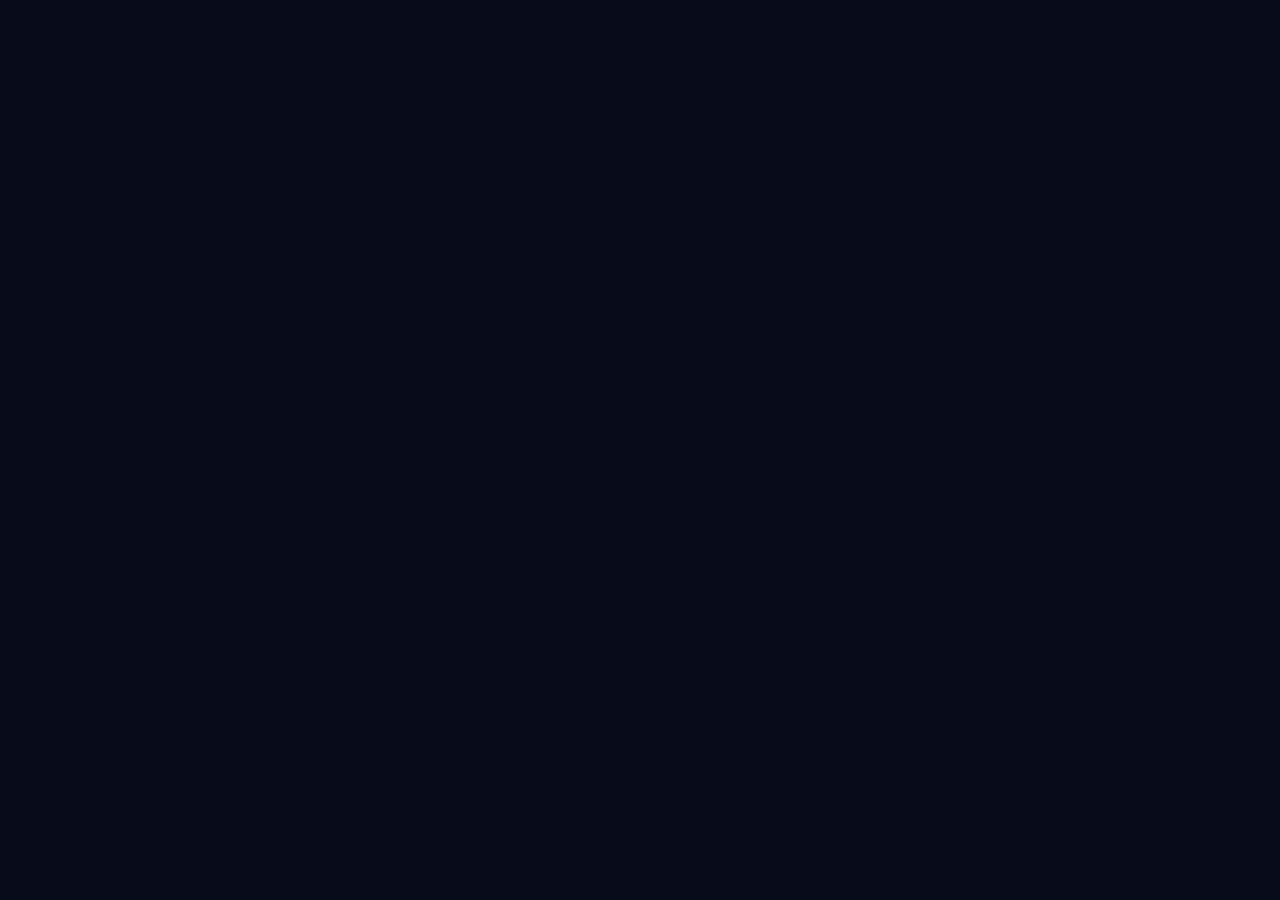
==== commit 06178d30: "Update body.html" ====
--- a/body.html
+++ b/body.html
@@ -7,6 +7,9 @@
   <link rel="preconnect" href="https://fonts.googleapis.com" />
   <link rel="preconnect" href="https://fonts.gstatic.com" crossorigin />
   <link href="https://fonts.googleapis.com/css2?family=Cormorant+Garamond:ital,wght@0,300;0,400;1,300;1,400&family=Jost:wght@300;400&display=swap" rel="stylesheet" />
+  <style>
+  body { visibility: hidden; }
+</style>
 </head>
 <body>
 
@@ -927,5 +930,6 @@
 buildZones();
 drawFigure();
 </script>
+<script type="module" src="auth-guard.js"></script>
 </body>
 </html>
